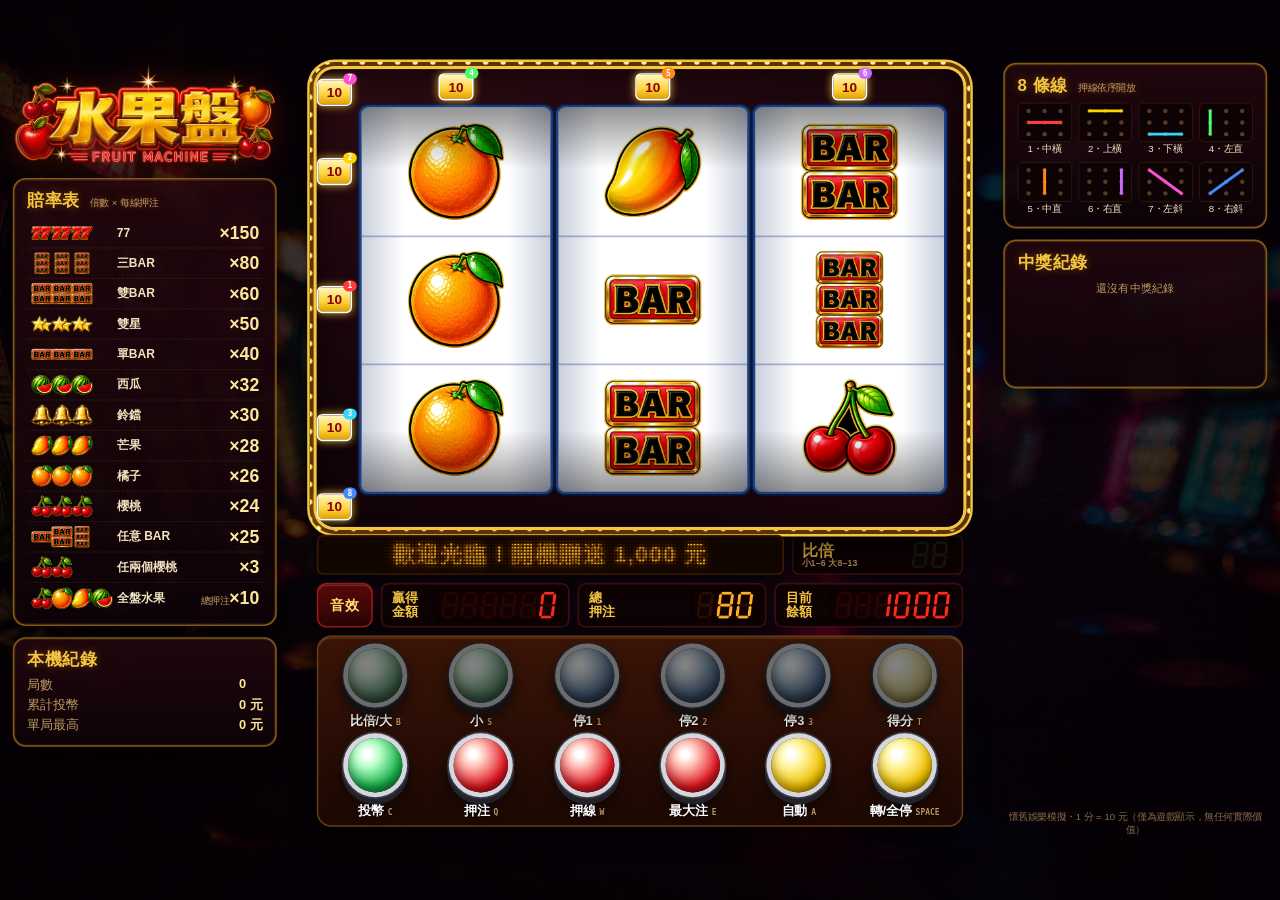
==== index.html @ 80d3a180 "水果盤九宮格 8 線拉霸機台：HeyGen 音效、元計價、50% 中獎率 - 3×3 轉輪、8 條線、押注/押線/最大注、停1-3、比倍大小、自動、得分 - 1 分 = 10 元；押滿 8 線每 2 " ====
<!doctype html>
<html lang="zh-Hant">
<head>
  <meta charset="utf-8">
  <meta name="viewport" content="width=device-width, initial-scale=1, viewport-fit=cover">
  <title>水果盤 FRUIT MACHINE</title>
  <link rel="icon" href="img/cherry.png">
  <link rel="stylesheet" href="style.css">
</head>
<body>
  <div id="stage">
    <aside class="side left">
      <img class="logo" src="img/logo.png" alt="水果盤 FRUIT MACHINE">
      <section class="panel">
        <h2>賠率表 <small>倍數 × 每線押注</small></h2>
        <table class="paytable" id="paytable"></table>
      </section>
      <section class="panel stats">
        <h2>本機紀錄</h2>
        <dl>
          <dt>局數</dt><dd id="statGames">0</dd>
          <dt>累計投幣</dt><dd id="statCoins">0</dd>
          <dt>單局最高</dt><dd id="statBest">0</dd>
        </dl>
      </section>
    </aside>

    <main class="machine">
      <img class="logo logo-top" src="img/logo.png" alt="">

      <div class="reel-box" id="reelBox">
        <div class="window" id="window">
          <div class="reel" data-reel="0"></div>
          <div class="reel" data-reel="1"></div>
          <div class="reel" data-reel="2"></div>
          <div class="hl-grid" id="hlGrid"></div>
          <svg class="paylines" id="paylines" aria-hidden="true"></svg>
          <div class="win-tag" id="winTag"></div>
        </div>
      </div>

      <div class="msg-row">
        <div class="dotmatrix"><span id="msg">歡迎光臨</span></div>
        <div class="dbl-box">
          <label>比倍<em id="dblHint">小1–6 大8–13</em></label>
          <div class="seg7 green" id="ledDouble"></div>
        </div>
      </div>

      <div class="led-row">
        <button class="music" id="btnMute" title="音效開關（M）">音效</button>
        <div class="led"><label>贏得<br>金額</label><div class="seg7" id="ledWin"></div></div>
        <div class="led"><label>總<br>押注</label><div class="seg7 amber" id="ledBet"></div></div>
        <div class="led"><label>目前<br>餘額</label><div class="seg7" id="ledCredit"></div></div>
      </div>

      <div class="buttons">
        <button class="rb green" id="btnBig"><span class="cap"></span><b>比倍/大<kbd>B</kbd></b></button>
        <button class="rb green" id="btnSmall"><span class="cap"></span><b>小<kbd>S</kbd></b></button>
        <button class="rb blue" id="btnStop0"><span class="cap"></span><b>停1<kbd>1</kbd></b></button>
        <button class="rb blue" id="btnStop1"><span class="cap"></span><b>停2<kbd>2</kbd></b></button>
        <button class="rb blue" id="btnStop2"><span class="cap"></span><b>停3<kbd>3</kbd></b></button>
        <button class="rb yellow" id="btnTake"><span class="cap"></span><b>得分<kbd>T</kbd></b></button>
        <button class="rb green" id="btnCoin"><span class="cap"></span><b>投幣<kbd>C</kbd></b></button>
        <button class="rb red" id="btnBet"><span class="cap"></span><b>押注<kbd>Q</kbd></b></button>
        <button class="rb red" id="btnLines"><span class="cap"></span><b>押線<kbd>W</kbd></b></button>
        <button class="rb red" id="btnMax"><span class="cap"></span><b>最大注<kbd>E</kbd></b></button>
        <button class="rb yellow" id="btnAuto"><span class="cap"></span><b>自動<kbd>A</kbd></b></button>
        <button class="rb yellow big" id="btnSpin"><span class="cap"></span><b>轉/全停<kbd>SPACE</kbd></b></button>
      </div>
    </main>

    <aside class="side right">
      <section class="panel">
        <h2>8 條線 <small>押線依序開放</small></h2>
        <div class="line-thumbs" id="lineThumbs"></div>
      </section>
      <section class="panel">
        <h2>中獎紀錄</h2>
        <ul class="history" id="history"></ul>
      </section>
      <p class="disclaimer">懷舊娛樂模擬・1 分 = 10 元（僅為遊戲顯示，無任何實際價值）</p>
    </aside>
  </div>

  <script src="core.js"></script>
  <script src="sfx/sounds.js"></script>
  <script src="sound.js"></script>
  <script src="game.js"></script>
</body>
</html>
---- style.css ----
/* 水果盤（九宮格 8 線）— 機台外觀 */
:root {
  --gold: #f5c542;
  --gold-lt: #ffe79a;
  --gold-dk: #8a5a10;
  --ink: #f3e3c0;
  --muted: #c09a60;
  --reelW: 236px;
  --cellH: 160px;
  --font: "Microsoft JhengHei", "PingFang TC", "Noto Sans TC", "Heiti TC", sans-serif;
}

* { box-sizing: border-box; }
html, body { height: 100%; margin: 0; }
body {
  overflow: hidden;
  background: #07020a url("img/bg.jpg") center / cover no-repeat;
  color: var(--ink);
  font-family: var(--font);
  user-select: none;
  -webkit-user-select: none;
  -webkit-tap-highlight-color: transparent;
}
body::before {
  content: "";
  position: fixed;
  inset: 0;
  background: radial-gradient(ellipse at 50% 45%, rgba(10, 2, 8, .5), rgba(5, 0, 4, .88) 75%);
  pointer-events: none;
}

/* ---------- 舞台：固定設計尺寸，整體等比縮放 ---------- */
#stage {
  position: absolute;
  left: 50%;
  top: 50%;
  width: 1600px;
  height: 1000px;
  padding: 16px;
  display: grid;
  grid-template-columns: 330px 868px 330px;
  gap: 20px;
  transform: translate(-50%, -50%) scale(var(--s, 1));
}
body.portrait #stage { width: 900px; height: 1170px; padding: 16px; grid-template-columns: 868px; }
body.portrait .side { display: none; }
.logo { display: block; width: 100%; filter: drop-shadow(0 6px 22px rgba(255, 70, 0, .35)); pointer-events: none; }
.logo-top { display: none; width: 430px; margin: -4px auto 4px; }
body.portrait .logo-top { display: block; }

/* ---------- 側欄 ---------- */
.side { display: flex; flex-direction: column; gap: 14px; min-height: 0; }
.panel {
  background: linear-gradient(rgba(34, 7, 14, .9), rgba(14, 3, 8, .92));
  border: 2px solid var(--gold-dk);
  border-radius: 16px;
  padding: 12px 16px 14px;
  box-shadow: 0 10px 30px rgba(0, 0, 0, .6), inset 0 0 0 1px rgba(255, 215, 100, .14);
}
.panel h2 { margin: 0 0 8px; font-size: 21px; font-weight: 900; color: var(--gold); letter-spacing: .04em; text-shadow: 0 0 10px rgba(255, 170, 0, .35); }
.panel h2 small { font-size: 12px; font-weight: 500; color: var(--muted); margin-left: 6px; letter-spacing: 0; }

.paytable { width: 100%; border-collapse: collapse; }
.paytable td { padding: 2px 4px; border-bottom: 1px dashed rgba(255, 215, 100, .13); vertical-align: middle; height: 38px; }
.paytable tr:last-child td { border-bottom: 0; }
.paytable .icons { white-space: nowrap; width: 100px; }
.paytable .icons img { width: 29px; height: 29px; object-fit: contain; vertical-align: middle; margin-right: -4px; }
.paytable .pname { font-size: 15px; font-weight: 900; white-space: nowrap; }
.paytable .pmult { font-size: 22px; font-weight: 900; color: var(--gold-lt); text-align: right; font-variant-numeric: tabular-nums; white-space: nowrap; }
.paytable .pmult small { font-size: 12px; color: var(--muted); font-weight: 500; }

.stats dl { display: grid; grid-template-columns: 1fr auto; gap: 4px 10px; margin: 0; font-size: 16px; }
.stats dt { color: var(--muted); }
.stats dd { margin: 0; font-weight: 900; color: var(--gold-lt); font-variant-numeric: tabular-nums; }

.line-thumbs { display: grid; grid-template-columns: repeat(4, minmax(0, 1fr)); gap: 8px; }
.thumb { text-align: center; font-size: 12px; color: var(--muted); opacity: .45; transition: opacity .2s; }
.thumb.on { opacity: 1; color: var(--ink); }
.thumb svg { display: block; width: 100%; height: auto; background: #0d0204; border-radius: 6px; border: 1px solid #3a1a10; }

.history { list-style: none; margin: 0; padding: 0; font-size: 14px; min-height: 120px; }
.history li { display: flex; justify-content: space-between; gap: 8px; padding: 3px 0; border-bottom: 1px dashed rgba(255, 215, 100, .12); }
.history li:last-child { border-bottom: 0; }
.history li b { color: var(--gold-lt); font-variant-numeric: tabular-nums; }
.history li.empty { color: var(--muted); justify-content: center; }

.disclaimer { margin: auto 0 0; text-align: center; font-size: 12px; color: #8a6a48; }

/* ---------- 機台主體 ---------- */
.machine { display: flex; flex-direction: column; align-items: center; gap: 10px; }

.reel-box {
  position: relative;
  width: 808px;
  height: 572px;
  margin-top: 8px;
  padding: 48px 20px 44px 56px;
  border-radius: 22px;
  background: linear-gradient(160deg, #2c0b12, #12030a 60%, #1e060c);
  box-shadow:
    0 0 0 4px var(--gold),
    0 0 0 9px #5a3406,
    0 0 0 12px var(--gold),
    0 24px 60px rgba(0, 0, 0, .85),
    inset 0 0 40px rgba(0, 0, 0, .8);
}
/* 外框跑馬燈泡：兩組交錯閃爍 */
.reel-box::before, .reel-box::after {
  content: "";
  position: absolute;
  inset: -9px;
  border-radius: 26px;
  padding: 5px;
  background: radial-gradient(circle, #fff3b8 0 2.6px, #ffb000 3.2px, transparent 4.2px) 0 0 / 22px 22px;
  -webkit-mask: linear-gradient(#000 0 0) content-box exclude, linear-gradient(#000 0 0);
  mask: linear-gradient(#000 0 0) content-box exclude, linear-gradient(#000 0 0);
  -webkit-mask-composite: xor;
  pointer-events: none;
  animation: bulbs 1s steps(1) infinite;
}
.reel-box::after { background-position: 11px 11px; animation-delay: -.5s; }
body.party .reel-box::before, body.party .reel-box::after { animation-duration: .24s; }
body.party .reel-box::after { animation-delay: -.12s; }
@keyframes bulbs { 0% { opacity: 1; } 50% { opacity: .18; } }

.window { position: relative; display: flex; gap: 10px; width: calc(var(--reelW) * 3 + 20px); height: calc(var(--cellH) * 3); }

.reel {
  position: relative;
  width: var(--reelW);
  height: calc(var(--cellH) * 3);
  overflow: hidden;
  border-radius: 8px;
  background: linear-gradient(90deg, #c9cfdc, #ffffff 22%, #ffffff 78%, #c9cfdc);
  box-shadow: 0 0 0 3px #1d3f86, 0 0 0 5px #0a1a3a;
}
.reel::after {
  content: "";
  position: absolute;
  inset: 0;
  background: linear-gradient(rgba(0, 0, 0, .42), rgba(0, 0, 0, 0) 16%, rgba(0, 0, 0, 0) 84%, rgba(0, 0, 0, .42));
  pointer-events: none;
  z-index: 2;
}
.sym {
  position: absolute;
  left: 0;
  top: 0;
  width: 100%;
  height: var(--cellH);
  display: flex;
  align-items: center;
  justify-content: center;
  will-change: transform;
}
.sym img { max-width: 72%; max-height: 82%; object-fit: contain; pointer-events: none; }
.reel.fast .sym img { filter: blur(1.4px) brightness(1.05); }

.hl-grid {
  position: absolute;
  inset: 0;
  display: grid;
  grid-template-columns: repeat(3, var(--reelW));
  grid-template-rows: repeat(3, var(--cellH));
  column-gap: 10px;
  pointer-events: none;
  z-index: 3;
}
.hl { border-top: 2px solid rgba(29, 63, 134, .35); }
.hl:nth-child(-n + 3) { border-top-color: transparent; }
.hl.win { border: 4px solid #ffe14a; border-radius: 8px; box-shadow: 0 0 18px 3px rgba(255, 200, 40, .85), inset 0 0 22px rgba(255, 220, 80, .55); }
.hl.win.flash { border-color: #ff3fd0; box-shadow: 0 0 18px 3px rgba(255, 60, 210, .8), inset 0 0 22px rgba(255, 90, 220, .45); }

.paylines { position: absolute; inset: 0; width: 100%; height: 100%; overflow: visible; pointer-events: none; z-index: 4; }
.paylines line { stroke-width: 7; stroke-linecap: round; opacity: 0; transition: opacity .12s; filter: drop-shadow(0 0 4px rgba(0, 0, 0, .8)); }
.paylines line.show { opacity: .95; }
.paylines line.dim { opacity: .35; }

.win-tag {
  position: absolute;
  left: 50%;
  top: 50%;
  z-index: 6;
  transform: translate(-50%, -50%);
  display: none;
  white-space: nowrap;
  font-size: 76px;
  font-weight: 900;
  letter-spacing: .06em;
  background: linear-gradient(#fffbe0, #ffd84a 45%, #ff8a00 60%, #ffe27a);
  -webkit-background-clip: text;
  background-clip: text;
  color: transparent;
  filter: drop-shadow(0 4px 0 #8a1a00) drop-shadow(0 0 18px rgba(0, 0, 0, .9));
}
.win-tag.show { display: block; animation: pop .5s cubic-bezier(.2, 1.6, .4, 1) both; }
@keyframes pop { from { transform: translate(-50%, -50%) scale(.2); opacity: 0; } to { transform: translate(-50%, -50%) scale(1); opacity: 1; } }

/* 押線指示燈（顯示每線押分） */
.marker {
  position: absolute;
  width: 44px;
  height: 34px;
  border-radius: 7px;
  background: #2a1606;
  border: 2px solid #5a3a12;
  color: #6a4a1a;
  font: 900 17px/1 "Arial Black", var(--font);
  display: flex;
  align-items: center;
  justify-content: center;
  z-index: 5;
}
.marker i {
  position: absolute;
  top: -9px;
  right: -8px;
  min-width: 17px;
  padding: 1px 3px;
  border-radius: 8px;
  background: #000;
  color: #8a7a60;
  font: 700 10px/1.2 ui-monospace, Consolas, monospace;
  font-style: normal;
  text-align: center;
}
.marker.on {
  background: linear-gradient(#fff7c0, #ffd23a 60%, #e0a000);
  border-color: #fff;
  color: #8a0000;
  box-shadow: 0 0 10px rgba(255, 210, 60, .8);
}
.marker.on i { color: #fff; background: var(--lc, #c00); }
.marker.hit { animation: markerBlink .3s steps(1) infinite; }
@keyframes markerBlink { 50% { background: var(--lc); color: #fff; } }

/* ---------- 訊息列與比倍 ---------- */
.msg-row { display: flex; gap: 10px; width: 808px; height: 50px; }
.dotmatrix {
  position: relative;
  flex: 1;
  min-width: 0;
  border-radius: 8px;
  background: #160700;
  border: 2px solid #3a1a00;
  overflow: hidden;
  display: flex;
  align-items: center;
  justify-content: center;
}
.dotmatrix span { white-space: nowrap; font-size: 28px; font-weight: 900; color: #ffb428; text-shadow: 0 0 6px #ff7a00, 0 0 16px rgba(255, 110, 0, .6); letter-spacing: .06em; }
.dotmatrix.scroll { justify-content: flex-start; }
.dotmatrix.scroll span { padding-left: 100%; animation: ticker var(--dur, 8s) linear infinite; }
@keyframes ticker { to { transform: translateX(-100%); } }
.dotmatrix::after {
  content: "";
  position: absolute;
  inset: 0;
  background-image: radial-gradient(circle, transparent 0 1.15px, rgba(12, 4, 0, .82) 1.7px);
  background-size: 4px 4px;
  pointer-events: none;
}
.dbl-box {
  width: 214px;
  display: flex;
  align-items: center;
  justify-content: space-between;
  padding: 4px 10px;
  border-radius: 8px;
  background: #0d0204;
  border: 2px solid #3a1010;
}
.dbl-box label { font-size: 20px; font-weight: 900; color: var(--gold); line-height: 1.05; }
.dbl-box label em { display: block; font-style: normal; font-size: 11px; color: var(--muted); letter-spacing: .02em; }
.dbl-box.big label em, .dbl-box.small label em { color: #fff; }
.dbl-box.big { border-color: #ff4a4a; box-shadow: 0 0 14px rgba(255, 60, 60, .55); }
.dbl-box.small { border-color: #3dff72; box-shadow: 0 0 14px rgba(60, 255, 110, .5); }

/* ---------- LED 分數列 ---------- */
.led-row { display: flex; gap: 10px; width: 808px; height: 56px; }
.led {
  flex: 1;
  display: flex;
  align-items: center;
  justify-content: space-between;
  gap: 8px;
  padding: 4px 8px 4px 12px;
  border-radius: 10px;
  background: #0d0204;
  border: 2px solid #3a1010;
}
.led label { font-size: 16px; font-weight: 900; line-height: 1.1; color: var(--gold); letter-spacing: .04em; white-space: nowrap; }
.led .seg7 { --h: 34px; }
.music {
  width: 70px;
  border-radius: 12px;
  border: 2px solid #a01818;
  background: linear-gradient(#5a0a0a, #2a0404);
  color: #ffd76a;
  font: 900 18px var(--font);
  cursor: pointer;
  box-shadow: inset 0 2px 0 rgba(255, 255, 255, .15);
}
.music.off { color: #7a5a40; border-color: #4a1a1a; }

/* 七段顯示器 */
.seg7 {
  --h: 40px;
  --t: calc(var(--h) * .12);
  --on: #ff2a1a;
  --off: rgba(255, 50, 30, .08);
  display: inline-flex;
  gap: calc(var(--h) * .16);
  padding: 4px 8px;
  border-radius: 6px;
  background: #140203;
  box-shadow: inset 0 0 10px #000;
}
.seg7.green { --on: #3dff72; --off: rgba(60, 255, 110, .08); --h: 34px; }
.seg7.amber { --on: #ffb020; --off: rgba(255, 176, 32, .08); }
.d7 { position: relative; width: calc(var(--h) * .56); height: var(--h); transform: skewX(-7deg); }
.d7 i { position: absolute; background: var(--off); }
.d7 i.on { background: var(--on); filter: drop-shadow(0 0 3px var(--on)); }
.d7 .a, .d7 .g, .d7 .d {
  left: calc(var(--t) * .6);
  right: calc(var(--t) * .6);
  height: var(--t);
  clip-path: polygon(calc(var(--t) / 2) 0, calc(100% - var(--t) / 2) 0, 100% 50%, calc(100% - var(--t) / 2) 100%, calc(var(--t) / 2) 100%, 0 50%);
}
.d7 .a { top: 0; }
.d7 .g { top: calc(50% - var(--t) / 2); }
.d7 .d { bottom: 0; }
.d7 .b, .d7 .c, .d7 .e, .d7 .f {
  width: var(--t);
  clip-path: polygon(50% 0, 100% calc(var(--t) / 2), 100% calc(100% - var(--t) / 2), 50% 100%, 0 calc(100% - var(--t) / 2), 0 calc(var(--t) / 2));
}
.d7 .f, .d7 .b { top: calc(var(--t) * .6); bottom: calc(50% + var(--t) * .1); }
.d7 .e, .d7 .c { top: calc(50% + var(--t) * .1); bottom: calc(var(--t) * .6); }
.d7 .f, .d7 .e { left: 0; }
.d7 .b, .d7 .c { right: 0; }

/* ---------- 圓形大按鈕 ---------- */
.buttons {
  display: grid;
  grid-template-columns: repeat(6, 1fr);
  gap: 12px 10px;
  width: 808px;
  padding: 14px 10px 10px;
  border-radius: 18px;
  background: linear-gradient(#3a1406, #1c0804);
  border: 2px solid #6a3a10;
  box-shadow: inset 0 2px 0 rgba(255, 210, 120, .15), 0 10px 30px rgba(0, 0, 0, .6);
}
.rb {
  --c1: #fff6a0; --c2: #f0c000; --c3: #8a6a00; --glow: rgba(255, 220, 60, .7);
  display: flex;
  flex-direction: column;
  align-items: center;
  gap: 14px;
  padding: 0;
  border: 0;
  background: none;
  color: #fff;
  cursor: pointer;
  touch-action: manipulation;
}
.rb .cap {
  width: 68px;
  height: 68px;
  border-radius: 50%;
  background: radial-gradient(circle at 36% 30%, #fff 0 7%, var(--c1) 24%, var(--c2) 64%, var(--c3) 100%);
  box-shadow:
    0 0 0 6px #d6d6de,
    0 0 0 8px #3a3a44,
    0 7px 0 8px #22222a,
    0 12px 18px 8px rgba(0, 0, 0, .55),
    inset 0 -7px 12px rgba(0, 0, 0, .35);
  transition: transform .05s;
}
.rb b { font-size: 16px; font-weight: 900; line-height: 1.1; text-shadow: 0 1px 2px #000; white-space: nowrap; display: flex; gap: 5px; align-items: baseline; }
.rb kbd { font: 700 10px/1.2 ui-monospace, Consolas, monospace; color: var(--muted); }
.rb.green { --c1: #b6ffc8; --c2: #18b04a; --c3: #07521f; --glow: rgba(60, 255, 120, .7); }
.rb.blue { --c1: #bfe2ff; --c2: #2378e0; --c3: #0b2f6a; --glow: rgba(80, 170, 255, .75); }
.rb.red { --c1: #ffc0b6; --c2: #e01822; --c3: #5a0008; --glow: rgba(255, 70, 60, .7); }
.rb.pressed .cap { transform: translateY(4px) scale(.97); filter: brightness(.88); }
.rb.lit .cap { filter: brightness(1.2) saturate(1.15); box-shadow: 0 0 0 6px #d6d6de, 0 0 0 8px #3a3a44, 0 7px 0 8px #22222a, 0 0 30px 14px var(--glow), inset 0 -7px 12px rgba(0, 0, 0, .3); }
.rb.ready .cap { animation: ready .5s steps(1) infinite; }
.rb.dim .cap { filter: saturate(.35) brightness(.5); }
@keyframes ready {
  50% {
    filter: brightness(1.3) saturate(1.2);
    box-shadow: 0 0 0 6px #d6d6de, 0 0 0 8px #3a3a44, 0 7px 0 8px #22222a, 0 0 30px 14px var(--glow), inset 0 -7px 12px rgba(0, 0, 0, .3);
  }
}

button:focus-visible { outline: 3px solid #fff; outline-offset: 3px; }
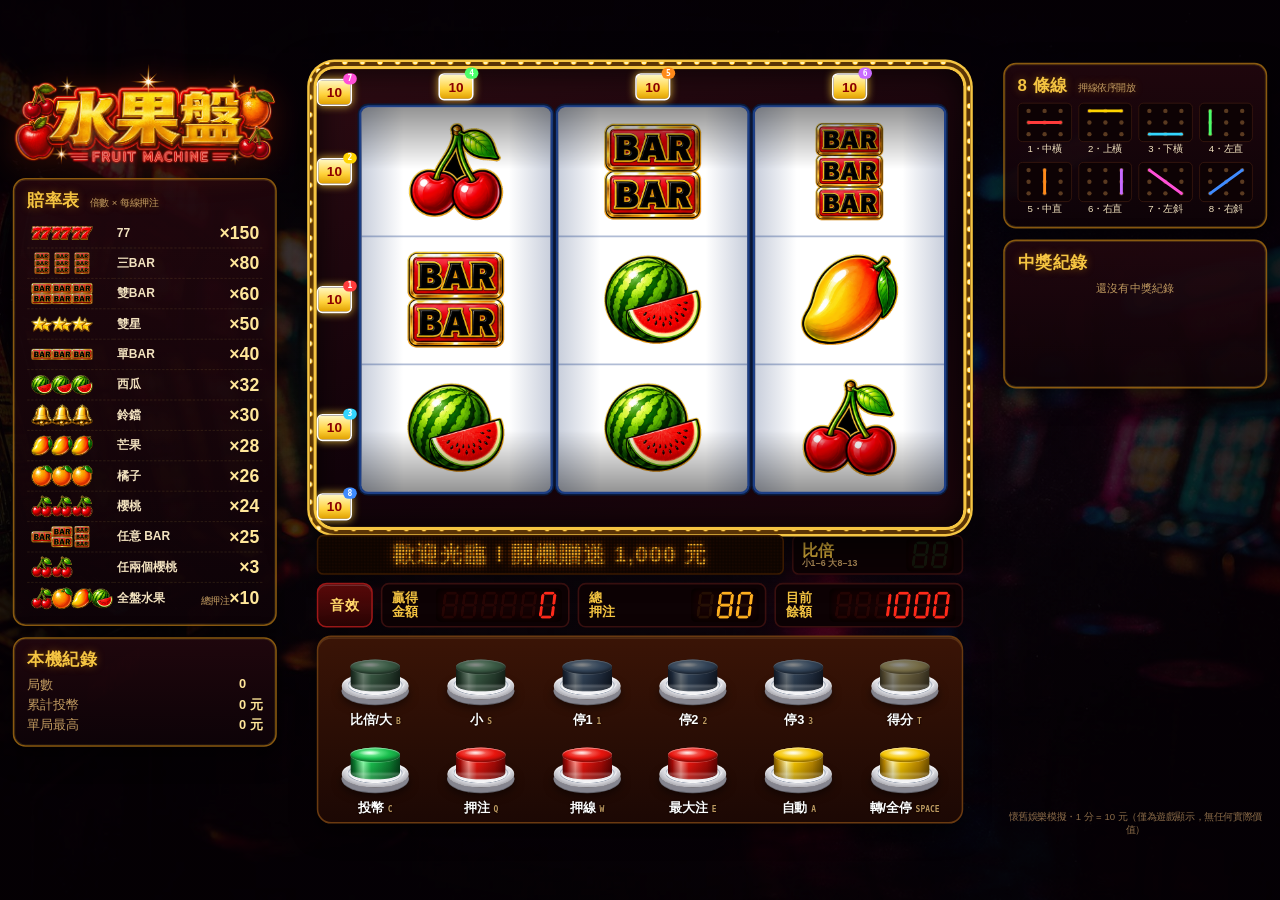
==== commit ee557d55: "立體街機按鈕、入金逐步加速、小瑪莉金幣聲、停輪聲改小聲 - 圓形按鈕改成白色底座＋透明壓克力環＋圓柱按鈕帽的立體街機按鈕（紅、黃、綠、藍），按下會沉進去 - 得分入金一開始一分一分慢慢數、越數越快，大" ====
--- a/index.html
+++ b/index.html
@@ -55,18 +55,18 @@
       </div>
 
       <div class="buttons">
-        <button class="rb green" id="btnBig"><span class="cap"></span><b>比倍/大<kbd>B</kbd></b></button>
-        <button class="rb green" id="btnSmall"><span class="cap"></span><b>小<kbd>S</kbd></b></button>
-        <button class="rb blue" id="btnStop0"><span class="cap"></span><b>停1<kbd>1</kbd></b></button>
-        <button class="rb blue" id="btnStop1"><span class="cap"></span><b>停2<kbd>2</kbd></b></button>
-        <button class="rb blue" id="btnStop2"><span class="cap"></span><b>停3<kbd>3</kbd></b></button>
-        <button class="rb yellow" id="btnTake"><span class="cap"></span><b>得分<kbd>T</kbd></b></button>
-        <button class="rb green" id="btnCoin"><span class="cap"></span><b>投幣<kbd>C</kbd></b></button>
-        <button class="rb red" id="btnBet"><span class="cap"></span><b>押注<kbd>Q</kbd></b></button>
-        <button class="rb red" id="btnLines"><span class="cap"></span><b>押線<kbd>W</kbd></b></button>
-        <button class="rb red" id="btnMax"><span class="cap"></span><b>最大注<kbd>E</kbd></b></button>
-        <button class="rb yellow" id="btnAuto"><span class="cap"></span><b>自動<kbd>A</kbd></b></button>
-        <button class="rb yellow big" id="btnSpin"><span class="cap"></span><b>轉/全停<kbd>SPACE</kbd></b></button>
+        <button class="rb green" id="btnBig"><span class="cap"><i></i></span><b>比倍/大<kbd>B</kbd></b></button>
+        <button class="rb green" id="btnSmall"><span class="cap"><i></i></span><b>小<kbd>S</kbd></b></button>
+        <button class="rb blue" id="btnStop0"><span class="cap"><i></i></span><b>停1<kbd>1</kbd></b></button>
+        <button class="rb blue" id="btnStop1"><span class="cap"><i></i></span><b>停2<kbd>2</kbd></b></button>
+        <button class="rb blue" id="btnStop2"><span class="cap"><i></i></span><b>停3<kbd>3</kbd></b></button>
+        <button class="rb yellow" id="btnTake"><span class="cap"><i></i></span><b>得分<kbd>T</kbd></b></button>
+        <button class="rb green" id="btnCoin"><span class="cap"><i></i></span><b>投幣<kbd>C</kbd></b></button>
+        <button class="rb red" id="btnBet"><span class="cap"><i></i></span><b>押注<kbd>Q</kbd></b></button>
+        <button class="rb red" id="btnLines"><span class="cap"><i></i></span><b>押線<kbd>W</kbd></b></button>
+        <button class="rb red" id="btnMax"><span class="cap"><i></i></span><b>最大注<kbd>E</kbd></b></button>
+        <button class="rb yellow" id="btnAuto"><span class="cap"><i></i></span><b>自動<kbd>A</kbd></b></button>
+        <button class="rb yellow big" id="btnSpin"><span class="cap"><i></i></span><b>轉/全停<kbd>SPACE</kbd></b></button>
       </div>
     </main>
 
--- a/style.css
+++ b/style.css
@@ -352,11 +352,12 @@
   box-shadow: inset 0 2px 0 rgba(255, 210, 120, .15), 0 10px 30px rgba(0, 0, 0, .6);
 }
 .rb {
-  --c1: #fff6a0; --c2: #f0c000; --c3: #8a6a00; --glow: rgba(255, 220, 60, .7);
+  /* 按鈕帽顏色：c1 亮面、c2 主色、c3 陰影、c4 最深的邊 */
+  --c1: #fff3a8; --c2: #f5c400; --c3: #b88600; --c4: #6e4e00; --glow: rgba(255, 220, 60, .75);
   display: flex;
   flex-direction: column;
   align-items: center;
-  gap: 14px;
+  gap: 10px;
   padding: 0;
   border: 0;
   background: none;
@@ -364,33 +365,90 @@
   cursor: pointer;
   touch-action: manipulation;
 }
-.rb .cap {
-  width: 68px;
-  height: 68px;
+.rb.red { --c1: #ff8f86; --c2: #e8150e; --c3: #a50a06; --c4: #5c0302; --glow: rgba(255, 70, 60, .75); }
+.rb.green { --c1: #8dffab; --c2: #1bbf4f; --c3: #0d7f31; --c4: #054219; --glow: rgba(60, 255, 120, .7); }
+.rb.blue { --c1: #9fd2ff; --c2: #2a82ea; --c3: #134fa6; --c4: #072860; --glow: rgba(80, 170, 255, .75); }
+
+/* 立體街機按鈕：白色底座 + 透明壓克力環 + 圓柱按鈕帽 */
+.rb .cap { position: relative; display: block; width: 84px; height: 70px; }
+/* 底座：白色塑膠圓盤（box-shadow 往下 6px 做出厚度），上面畫透明環的後半圈 */
+.rb .cap::before {
+  content: "";
+  position: absolute;
+  left: 0;
+  bottom: 6px;
+  width: 84px;
+  height: 34px;
   border-radius: 50%;
-  background: radial-gradient(circle at 36% 30%, #fff 0 7%, var(--c1) 24%, var(--c2) 64%, var(--c3) 100%);
+  background:
+    radial-gradient(ellipse 35px 13px at 50% 47%, transparent 86%, rgba(255, 255, 255, .95) 90%, rgba(160, 170, 185, .9) 96%, transparent 100%),
+    radial-gradient(ellipse at 50% 35%, #fff 0%, #eeeef2 45%, #c9c9d1 75%, #9a9aa4 100%);
   box-shadow:
-    0 0 0 6px #d6d6de,
-    0 0 0 8px #3a3a44,
-    0 7px 0 8px #22222a,
-    0 12px 18px 8px rgba(0, 0, 0, .55),
-    inset 0 -7px 12px rgba(0, 0, 0, .35);
-  transition: transform .05s;
+    0 6px 0 #85858f,
+    0 7px 0 #5e5e66,
+    0 10px 12px rgba(0, 0, 0, .55),
+    inset 0 -3px 5px rgba(0, 0, 0, .18),
+    inset 0 2px 2px rgba(255, 255, 255, .9);
+}
+/* 按鈕帽：圓柱側面，左右邊緣暗、左側一道亮光，越往下越暗 */
+.rb .cap i {
+  position: absolute;
+  left: 11px;
+  bottom: 16px;
+  width: 62px;
+  height: 40px;
+  border-radius: 50% / 9px; /* 上下緣都是和頂面同樣的橢圓，側面不會露出方角 */
+  background:
+    linear-gradient(to bottom, rgba(255, 255, 255, .12), rgba(0, 0, 0, 0) 40%, rgba(0, 0, 0, .28)),
+    linear-gradient(90deg, var(--c4) 0%, var(--c3) 9%, var(--c1) 26%, var(--c2) 42%, var(--c3) 78%, var(--c4) 100%);
+  transition: height .05s;
+}
+/* 頂面：微凸的亮面，邊緣稍暗 */
+.rb .cap i::before {
+  content: "";
+  position: absolute;
+  left: 0;
+  top: 0;
+  width: 62px;
+  height: 18px;
+  border-radius: 50%;
+  background: radial-gradient(ellipse at 42% 38%, var(--c1) 0%, var(--c2) 45%, var(--c3) 85%, var(--c4) 100%);
+  box-shadow: inset 0 -2px 3px rgba(0, 0, 0, .3), inset 0 1px 1px rgba(255, 255, 255, .55), 0 1px 0 rgba(255, 255, 255, .25);
+}
+/* 頂面反光 */
+.rb .cap i::after {
+  content: "";
+  position: absolute;
+  left: 10px;
+  top: 3px;
+  width: 28px;
+  height: 7px;
+  border-radius: 50%;
+  background: radial-gradient(ellipse, rgba(255, 255, 255, .85), rgba(255, 255, 255, 0) 70%);
+}
+/* 透明壓克力環的前半圈，蓋在按鈕帽下緣前面 */
+.rb .cap::after {
+  content: "";
+  position: absolute;
+  left: 7px;
+  bottom: 13px;
+  width: 70px;
+  height: 24px;
+  border-radius: 50%;
+  border: 1.5px solid rgba(255, 255, 255, .55);
+  background: linear-gradient(to bottom, rgba(255, 255, 255, 0) 50%, rgba(255, 255, 255, .22) 62%, rgba(255, 255, 255, .08) 80%, rgba(255, 255, 255, .3) 100%);
+  clip-path: inset(50% -2px -2px -2px);
+  pointer-events: none;
 }
 .rb b { font-size: 16px; font-weight: 900; line-height: 1.1; text-shadow: 0 1px 2px #000; white-space: nowrap; display: flex; gap: 5px; align-items: baseline; }
 .rb kbd { font: 700 10px/1.2 ui-monospace, Consolas, monospace; color: var(--muted); }
-.rb.green { --c1: #b6ffc8; --c2: #18b04a; --c3: #07521f; --glow: rgba(60, 255, 120, .7); }
-.rb.blue { --c1: #bfe2ff; --c2: #2378e0; --c3: #0b2f6a; --glow: rgba(80, 170, 255, .75); }
-.rb.red { --c1: #ffc0b6; --c2: #e01822; --c3: #5a0008; --glow: rgba(255, 70, 60, .7); }
-.rb.pressed .cap { transform: translateY(4px) scale(.97); filter: brightness(.88); }
-.rb.lit .cap { filter: brightness(1.2) saturate(1.15); box-shadow: 0 0 0 6px #d6d6de, 0 0 0 8px #3a3a44, 0 7px 0 8px #22222a, 0 0 30px 14px var(--glow), inset 0 -7px 12px rgba(0, 0, 0, .3); }
-.rb.ready .cap { animation: ready .5s steps(1) infinite; }
-.rb.dim .cap { filter: saturate(.35) brightness(.5); }
+/* 按下去：按鈕帽沉進壓克力環 */
+.rb.pressed .cap i { height: 33px; filter: brightness(.9); }
+.rb.lit .cap i { filter: brightness(1.18) saturate(1.15) drop-shadow(0 0 10px var(--glow)) drop-shadow(0 0 4px var(--glow)); }
+.rb.ready .cap i { animation: ready .5s steps(1) infinite; }
+.rb.dim .cap i { filter: saturate(.35) brightness(.55); }
 @keyframes ready {
-  50% {
-    filter: brightness(1.3) saturate(1.2);
-    box-shadow: 0 0 0 6px #d6d6de, 0 0 0 8px #3a3a44, 0 7px 0 8px #22222a, 0 0 30px 14px var(--glow), inset 0 -7px 12px rgba(0, 0, 0, .3);
-  }
+  50% { filter: brightness(1.28) saturate(1.2) drop-shadow(0 0 10px var(--glow)) drop-shadow(0 0 4px var(--glow)); }
 }
 
 button:focus-visible { outline: 3px solid #fff; outline-offset: 3px; }
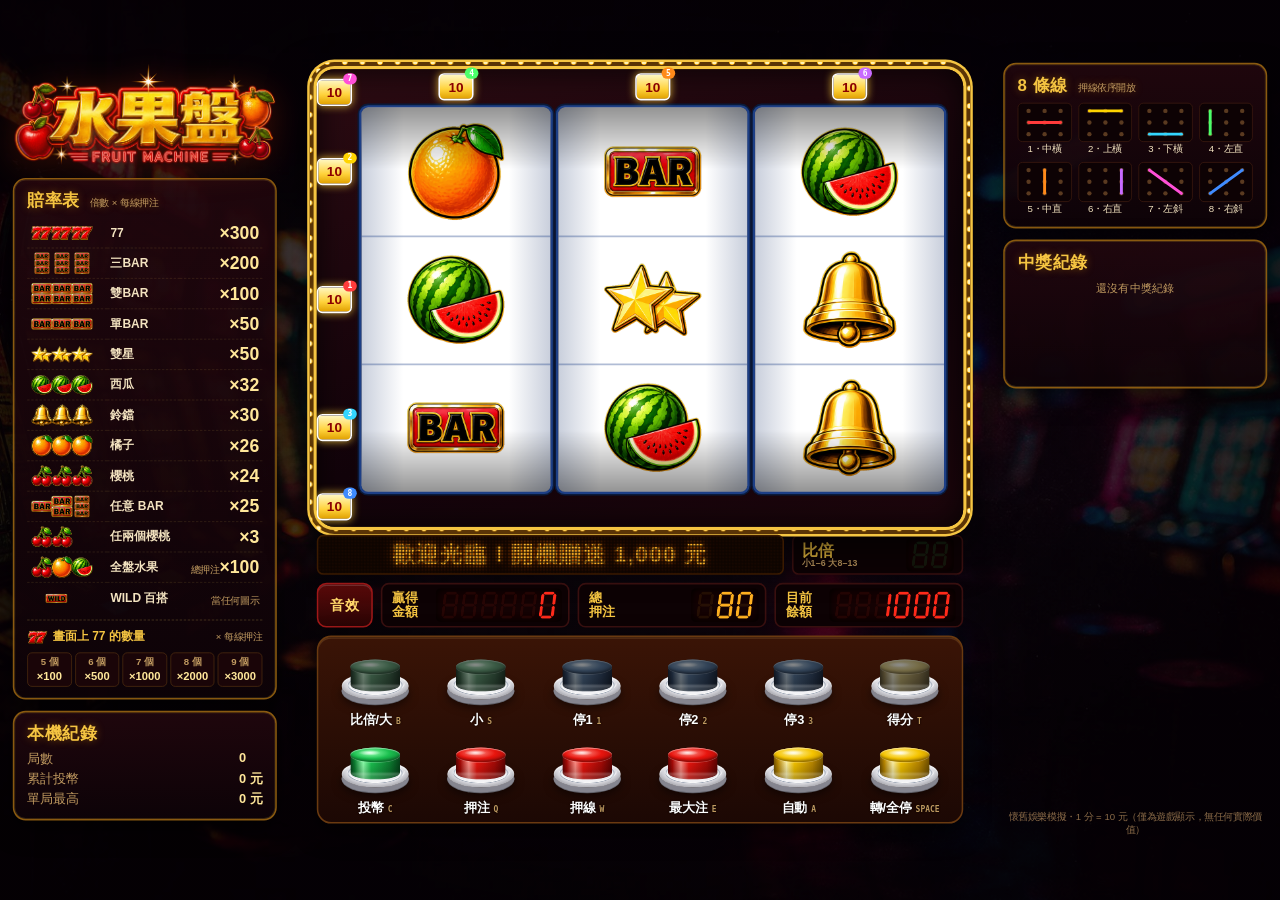
==== commit c23de5a3: "WILD 百搭取代芒果、新賠率表與 77 數量獎、載入封面 - 移除芒果，中間輪加入 2 個 WILD（可當任何圖示，約每 4–5 局出現一次） - 賠率：77 ×300、三BAR ×200、雙BAR" ====
--- a/index.html
+++ b/index.html
@@ -5,15 +5,72 @@
   <meta name="viewport" content="width=device-width, initial-scale=1, viewport-fit=cover">
   <title>水果盤 FRUIT MACHINE</title>
   <link rel="icon" href="img/cherry.png">
+  <link rel="preload" as="image" href="img/cover.jpg">
+  <style>
+    /* 載入封面：寫在這裡讓它第一時間就畫出來 */
+    #loader {
+      position: fixed; inset: 0; z-index: 100;
+      display: flex; align-items: flex-end; justify-content: center;
+      background: #07020a url("img/cover.jpg") center / cover no-repeat;
+      transition: opacity .6s;
+    }
+    #loader.done { opacity: 0; pointer-events: none; }
+    .ld-box { width: min(560px, 86vw); margin-bottom: 5vh; text-align: center; font-family: "Microsoft JhengHei", "PingFang TC", "Noto Sans TC", sans-serif; }
+    .ld-text { margin: 0 0 12px; color: #ffe79a; font-size: clamp(18px, 3vw, 30px); font-weight: 900; letter-spacing: .08em; text-shadow: 0 0 10px #ff7a00, 0 2px 0 #000; }
+    .ld-dots { display: inline-block; width: 1.6em; text-align: left; }
+    .ld-dots::after { content: ""; animation: ld-dots 1.2s steps(1) infinite; }
+    @keyframes ld-dots { 0% { content: ""; } 25% { content: "．"; } 50% { content: "．．"; } 75% { content: "．．．"; } }
+    .ld-bar { height: 14px; border-radius: 8px; overflow: hidden; background: rgba(0, 0, 0, .65); border: 2px solid #f5c542; box-shadow: 0 0 12px rgba(255, 180, 0, .5); }
+    .ld-bar i { display: block; width: 0; height: 100%; background: linear-gradient(90deg, #ffb000, #fff3a0); transition: width .25s; }
+    .ld-pct { margin: 6px 0 0; color: #f3e3c0; font: 700 14px ui-monospace, Consolas, monospace; text-shadow: 0 1px 2px #000; }
+    body.loading #stage { visibility: hidden; }
+  </style>
   <link rel="stylesheet" href="style.css">
 </head>
-<body>
+<body class="loading">
+  <div id="loader" role="status" aria-live="polite">
+    <div class="ld-box">
+      <p class="ld-text">遊戲載入中，請稍後<span class="ld-dots"></span></p>
+      <div class="ld-bar"><i id="ldFill"></i></div>
+      <p class="ld-pct" id="ldPct">0%</p>
+    </div>
+  </div>
+  <script>
+    // 封面一出來就先預載遊戲圖片；音效由 sound.js 解碼。game.js 開機時等兩者都好了才收起封面（圖片佔 60%、音效佔 40%）
+    (function () {
+      var urls = ['img/logo.png', 'img/bg.jpg'].concat(['seven', 'bar3', 'bar2', 'bar1', 'star', 'melon', 'bell', 'orange', 'cherry', 'wild'].map(function (s) { return 'img/' + s + '.png'; }));
+      var imgDone = 0, sndDone = 0, sndTotal = 1;
+      var fill = document.getElementById('ldFill'), pct = document.getElementById('ldPct');
+      function paint() {
+        var p = Math.round(100 * (0.6 * imgDone / urls.length + 0.4 * sndDone / sndTotal));
+        fill.style.width = p + '%';
+        pct.textContent = p + '%';
+      }
+      window.FruitLoader = {
+        images: new Promise(function (resolve) {
+          urls.forEach(function (u) {
+            var im = new Image();
+            im.onload = im.onerror = function () { imgDone++; paint(); if (imgDone === urls.length) resolve(); };
+            im.src = u;
+          });
+        }),
+        sounds: function (n, total) { sndDone = n; sndTotal = total || 1; paint(); },
+        finish: function () {
+          var el = document.getElementById('loader');
+          document.body.classList.remove('loading');
+          el.classList.add('done');
+          setTimeout(function () { el.remove(); }, 700);
+        },
+      };
+    })();
+  </script>
   <div id="stage">
     <aside class="side left">
       <img class="logo" src="img/logo.png" alt="水果盤 FRUIT MACHINE">
       <section class="panel">
         <h2>賠率表 <small>倍數 × 每線押注</small></h2>
         <table class="paytable" id="paytable"></table>
+        <div class="sevens" id="sevensTable"></div>
       </section>
       <section class="panel stats">
         <h2>本機紀錄</h2>
@@ -83,9 +140,9 @@
     </aside>
   </div>
 
-  <script src="core.js"></script>
-  <script src="sfx/sounds.js"></script>
-  <script src="sound.js"></script>
-  <script src="game.js"></script>
+  <script src="core.js" defer></script>
+  <script src="sfx/sounds.js" defer></script>
+  <script src="sound.js" defer></script>
+  <script src="game.js" defer></script>
 </body>
 </html>
--- a/style.css
+++ b/style.css
@@ -65,9 +65,19 @@
 .paytable tr:last-child td { border-bottom: 0; }
 .paytable .icons { white-space: nowrap; width: 100px; }
 .paytable .icons img { width: 29px; height: 29px; object-fit: contain; vertical-align: middle; margin-right: -4px; }
+.paytable .icons img[src$="wild.png"] { width: 64px; }  /* WILD 牌子扁長，放大一點才看得清楚 */
 .paytable .pname { font-size: 15px; font-weight: 900; white-space: nowrap; }
 .paytable .pmult { font-size: 22px; font-weight: 900; color: var(--gold-lt); text-align: right; font-variant-numeric: tabular-nums; white-space: nowrap; }
 .paytable .pmult small { font-size: 12px; color: var(--muted); font-weight: 500; }
+
+.sevens { margin-top: 8px; padding-top: 8px; border-top: 1px dashed rgba(255, 215, 100, .25); }
+.sevens .st-title { display: flex; align-items: center; gap: 6px; margin-bottom: 6px; font-size: 15px; font-weight: 900; color: var(--gold); }
+.sevens .st-title img { width: 26px; height: 26px; object-fit: contain; }
+.sevens .st-title small { margin-left: auto; font-size: 12px; font-weight: 500; color: var(--muted); }
+.sevens .st-grid { display: grid; grid-template-columns: repeat(5, minmax(0, 1fr)); gap: 4px; text-align: center; }
+.sevens .st-grid div { padding: 3px 0; border-radius: 6px; background: #1a0508; border: 1px solid #4a2a10; }
+.sevens .st-grid b { display: block; font-size: 12px; color: var(--muted); }
+.sevens .st-grid span { font-size: 14px; font-weight: 900; color: var(--gold-lt); font-variant-numeric: tabular-nums; }
 
 .stats dl { display: grid; grid-template-columns: 1fr auto; gap: 4px 10px; margin: 0; font-size: 16px; }
 .stats dt { color: var(--muted); }
